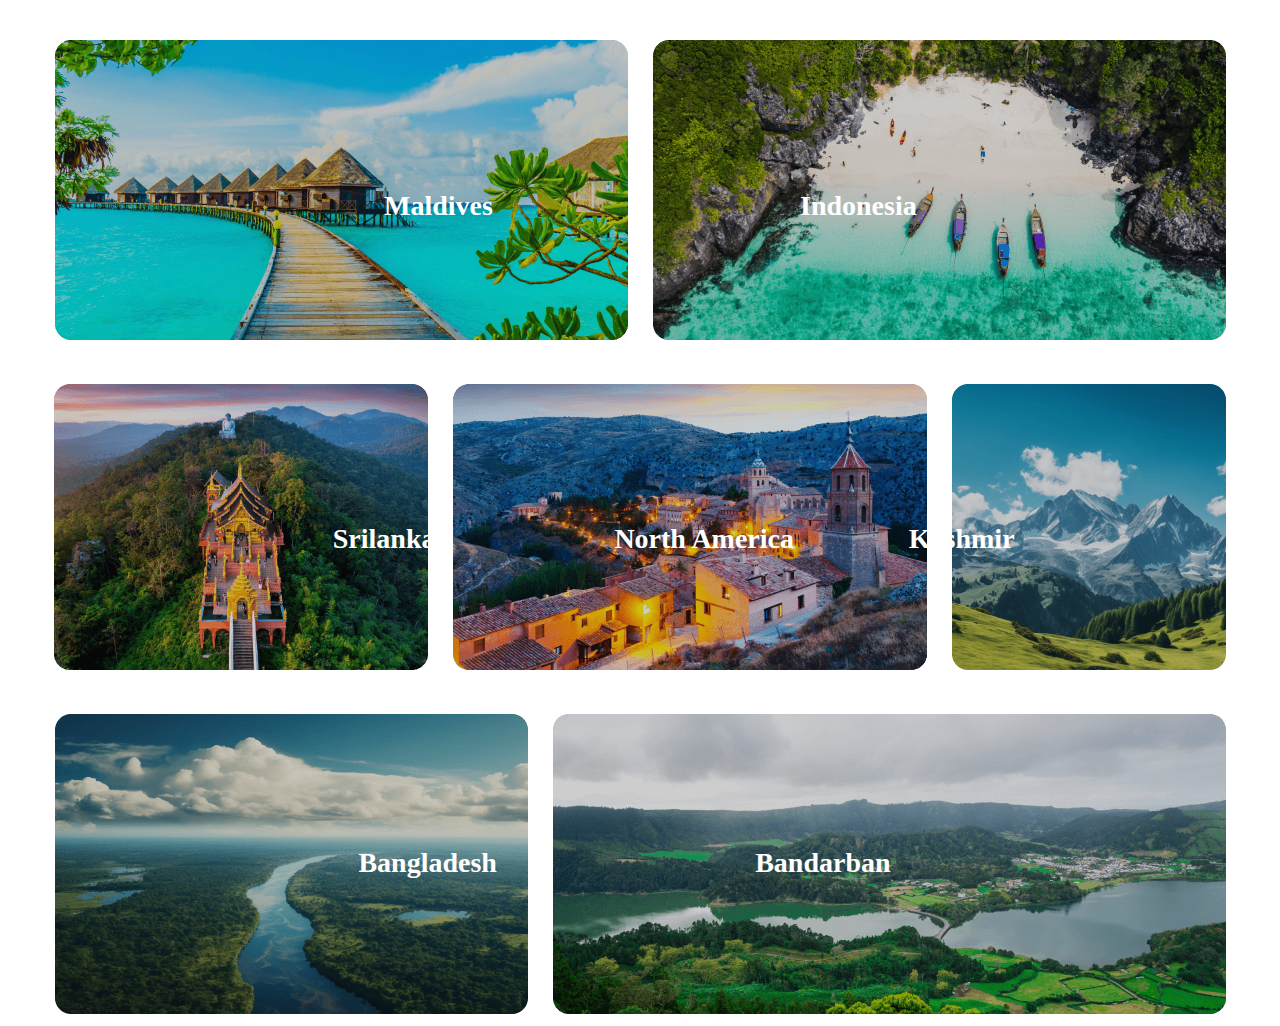
==== location.html @ 9f2c8f6d "Css issue fix" ====
<!DOCTYPE html>
<html lang="en">
<head>
    <meta charset="UTF-8">
    <meta name="viewport" content="width=device-width, initial-scale=1.0">
    <title>Document</title>
    <link rel="stylesheet" href="location.css">
</head>
<body>
     <!-- Choose Your Location section -->
      <!-- Choose Your Location section -->
      <section>
        
        <div class="row">
          <div>
            <img class="location-img" src="Images/Rectangle 5.png" alt="">
            <div>
                <h3 id="txt-malay">Maldives</h3>
            </div>
          </div>
          <div>
            <img class="location-img" src="Images/indo.png" alt="">
            <div>
                <h3 id="txt-indo">Indonesia</h3>
            </div>
          </div>
        </div>
        <div class="row">
          <div>
            <img src="Images/Rectangle 6.png" alt="">
            <div>
                <h3 id="txt-srilanka">Srilanka</h3>
            </div>
          </div>
          <div>
            <img src="Images/Rectangle 7.png" alt="">
            <div>
                <h3 id="txt-america">North America</h3>
            </div>
          </div>
          <div>
            <img src="Images/Rectangle 9.png" alt="">
            <div>
                <h3 id="txt-Kashmir">Kashmir</h3>
            </div>
          </div>
        </div>
        <div class="row">
          <div>
            <img src="Images/Rectangle 11.png" alt="">
            <div>
                <h3 id="txt-bangladesh">Bangladesh</h3>
            </div>
          </div>
          <div>
            <img src="Images/Rectangle 10.png" alt="">
            <div>
                <h3 id="txt-Bandarban">Bandarban</h3>
            </div>
          </div>
        </div>

      </section>
    

</body>
</html>
---- location.css ----
.location-img{
    width: 573px;
    height: 300px;
    position: relative;
    
}
#txt-malay{
    position: absolute;
    color: #FFF;
text-align: center; 
font-size: 28px;
font-weight: 800;
top: 18%;
left: 30%;

}
#txt-indo{
    position: absolute;
    color: #FFF;
text-align: center; 
font-size: 28px;
font-weight: 800;
top: 18%;
left: 62.5%;
}
#txt-srilanka{
    position: absolute;
    color: #FFF;
text-align: center; 
font-size: 28px;
font-weight: 800;
top: 55%;
left:26%;
}
#txt-america{
    position: absolute;
    color: #FFF;
text-align: center; 
font-size: 28px;
font-weight: 800;
top: 55%;
left:48%; 
}
#txt-Kashmir{
    position: absolute;
    color: #FFF;
text-align: center; 
font-size: 28px;
font-weight: 800;
top: 55%;
left:71%; 
}
#txt-bangladesh{
    position: absolute;
    color: #FFF;
text-align: center; 
font-size: 28px;
font-weight: 800;
top: 91%;
left: 28%; 
}
#txt-Bandarban{
    position: absolute;
    color: #FFF;
text-align: center; 
font-size: 28px;
font-weight: 800;
top: 91%;
left: 59%; 
}


.row {
    display: flex;
    justify-content: center;
    align-items: center;
    margin-top: 40px;
    gap: 25px;
  }
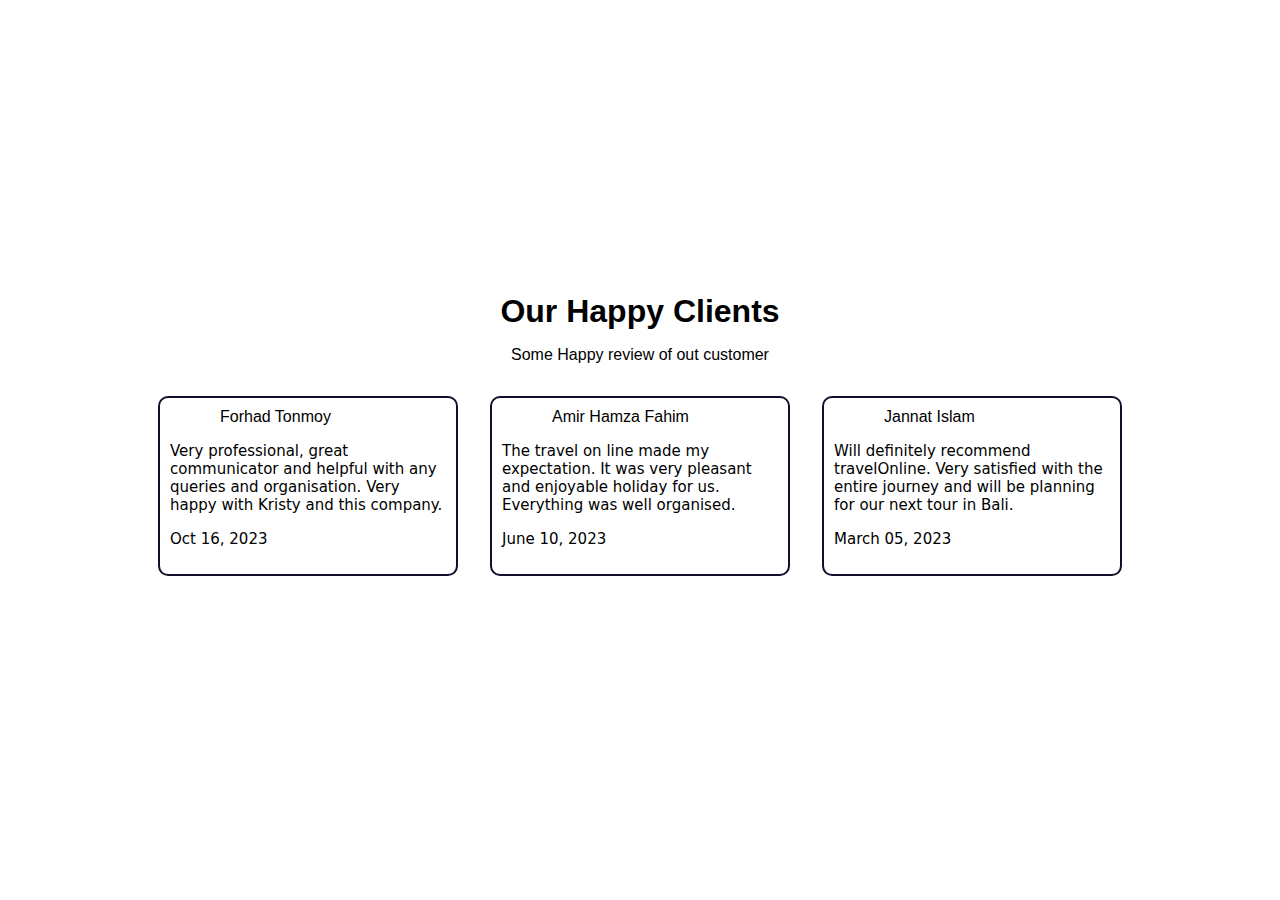
==== commit aa25111d: "Completed" ====
--- a/location.html
+++ b/location.html
@@ -1,67 +1,68 @@
 <!DOCTYPE html>
 <html lang="en">
 <head>
-    <meta charset="UTF-8">
-    <meta name="viewport" content="width=device-width, initial-scale=1.0">
-    <title>Document</title>
-    <link rel="stylesheet" href="location.css">
+  <meta charset="UTF-8">
+  <meta name="viewport" content="width=device-width, initial-scale=1.0">
+  <title>Document</title>
+  <link rel="stylesheet" href="location.css">
 </head>
 <body>
-     <!-- Choose Your Location section -->
-      <!-- Choose Your Location section -->
-      <section>
-        
-        <div class="row">
-          <div>
-            <img class="location-img" src="Images/Rectangle 5.png" alt="">
-            <div>
-                <h3 id="txt-malay">Maldives</h3>
-            </div>
+  <!-- Main Container for Clients Review -->
+  <div class="container">
+      <h2> Our Happy Clients </h2>
+      <p class="description">Some Happy review of out customer </p>
+  
+      <!-- Clients Review Section -->
+      <div class="reviewSection">
+
+      <!-- Clients Review-1 Section Starts from Here  -->
+          <div class="reviewItem">
+              <div class="top">
+                  <div class="clientImage">
+                      <img src="./client.png" alt="">
+                      <span>Forhad Tonmoy</span>
+                  </div>
+                 
+              </div>
+              <article>
+                  <p class="review">Very professional, great communicator and helpful with any queries and organisation. Very happy with Kristy and this company.</p>
+                  <p>Oct 16, 2023</p>
+              </article>
           </div>
-          <div>
-            <img class="location-img" src="Images/indo.png" alt="">
-            <div>
-                <h3 id="txt-indo">Indonesia</h3>
-            </div>
+
+      <!-- Clients Review-2 Section -->
+          <div class="reviewItem">
+              <div class="top">
+                  <div class="clientImage">
+                      <img src="./client.png" alt="">
+                      <span>Amir Hamza Fahim</span>
+                  </div>
+                  
+              </div>
+              <article>
+                  <p class="review">The travel on line made my expectation. It was very pleasant and enjoyable holiday for us. Everything was well organised.  </p>
+                  <p>June 10, 2023</p>
+              </article>
           </div>
-        </div>
-        <div class="row">
-          <div>
-            <img src="Images/Rectangle 6.png" alt="">
-            <div>
-                <h3 id="txt-srilanka">Srilanka</h3>
-            </div>
+
+      <!-- Clients Review-3 Section-->
+          <div class="reviewItem">
+              <div class="top">
+                  <div class="clientImage">
+                      <img src="./client.png" alt="">
+                      <span>Jannat Islam</span>
+                  </div>
+                  
+              </div>
+              <article>
+                  <p class="review">Will definitely recommend travelOnline. Very satisfied with the
+                    entire journey and will be planning for our next tour in Bali.</p>
+                  <p>March 05, 2023</p>
+              </article>
           </div>
-          <div>
-            <img src="Images/Rectangle 7.png" alt="">
-            <div>
-                <h3 id="txt-america">North America</h3>
-            </div>
-          </div>
-          <div>
-            <img src="Images/Rectangle 9.png" alt="">
-            <div>
-                <h3 id="txt-Kashmir">Kashmir</h3>
-            </div>
-          </div>
-        </div>
-        <div class="row">
-          <div>
-            <img src="Images/Rectangle 11.png" alt="">
-            <div>
-                <h3 id="txt-bangladesh">Bangladesh</h3>
-            </div>
-          </div>
-          <div>
-            <img src="Images/Rectangle 10.png" alt="">
-            <div>
-                <h3 id="txt-Bandarban">Bandarban</h3>
-            </div>
-          </div>
-        </div>
+      </div>
+  </div>
+</body>
 
-      </section>
-    
 
-</body>
 </html>--- a/location.css
+++ b/location.css
@@ -1,81 +1,124 @@
-.location-img{
-    width: 573px;
-    height: 300px;
-    position: relative;
+* {
+    margin: 0;
+    padding: 0;
+    box-sizing: border-box;
+    font-family: sans-serif;
+}
+
+.container {
+    width: 100%;
+    height: 100vh;
+    color: rgb(0, 0, 0);
+    display: flex;
+    align-items: center;
+    flex-direction: column;
+    justify-content: center;
     
 }
-#txt-malay{
-    position: absolute;
-    color: #FFF;
-text-align: center; 
-font-size: 28px;
-font-weight: 800;
-top: 18%;
-left: 30%;
 
+h2 {
+    font-size: 2rem;
+    margin-bottom: 1rem;
+    text-align: center;
 }
-#txt-indo{
-    position: absolute;
-    color: #FFF;
-text-align: center; 
-font-size: 28px;
-font-weight: 800;
-top: 18%;
-left: 62.5%;
+
+.description {
+    text-align: center;
+    width: 43%;
 }
-#txt-srilanka{
-    position: absolute;
-    color: #FFF;
-text-align: center; 
-font-size: 28px;
-font-weight: 800;
-top: 55%;
-left:26%;
+
+.clientImage {
+    display: flex;
+    flex-direction: row;
+    align-items: center;
 }
-#txt-america{
-    position: absolute;
-    color: #FFF;
-text-align: center; 
-font-size: 28px;
-font-weight: 800;
-top: 55%;
-left:48%; 
+
+.clientImage span {
+    margin-left: 10px;
 }
-#txt-Kashmir{
-    position: absolute;
-    color: #FFF;
-text-align: center; 
-font-size: 28px;
-font-weight: 800;
-top: 55%;
-left:71%; 
+
+.clientImage img {
+    width: 40px;
 }
-#txt-bangladesh{
-    position: absolute;
-    color: #FFF;
-text-align: center; 
-font-size: 28px;
-font-weight: 800;
-top: 91%;
-left: 28%; 
+
+.reviewSection {
+    padding: 1rem;
+    display: flex;
+    flex-wrap: wrap;
+    align-items: center;
+    justify-content: space-around;
 }
-#txt-Bandarban{
-    position: absolute;
-    color: #FFF;
-text-align: center; 
-font-size: 28px;
-font-weight: 800;
-top: 91%;
-left: 59%; 
+
+.reviewItem {
+    width: 300px;
+    padding: 10px;
+    margin: 1rem;
+    cursor: pointer;
+    border-radius: 10px;
+    background-color: #ffffff;
+    border: 2px solid #10102a;
+    transition: all .2s linear;
+}
+
+.reviewItem:hover {
+    border-color: rgb(208, 255, 0);
+    transform: scale(1.01);
+    background-color: #FF5400;;
+    color: white;
+    box-shadow: 0 0px 5px 0px #cbc0c0;
+}
+
+.top {
+    margin-bottom: 1rem;
+    display: flex;
+    flex-direction: row;
+    align-items: center;
+    justify-content: space-between;
+}
+
+.top ul {
+    display: flex;
+    list-style: none;
+}
+
+.top ul li {
+    padding-left: 4px;
+}
+
+article p {
+    font-size: 15px;
+    font-weight: 100;
+    margin-bottom: 1rem;
+    font-family: system-ui;
 }
 
 
-.row {
-    display: flex;
-    justify-content: center;
-    align-items: center;
-    margin-top: 40px;
-    gap: 25px;
-  }
+@media screen and (max-width:700px) {
+    .container {
+        height: auto;
+    }
 
-  
+    .description {
+        width: 90%;
+    }
+}
+
+@media screen and (max-width:375px) {
+    .reviewSection {
+        padding: 0;
+    }
+
+    .reviewItem {
+        width: 100%;
+    }
+
+    .clientImage {
+        margin-bottom: 0.6rem;
+    }
+
+    .top {
+        align-items: center;
+        flex-direction: column;
+        justify-content: center;
+    }
+}